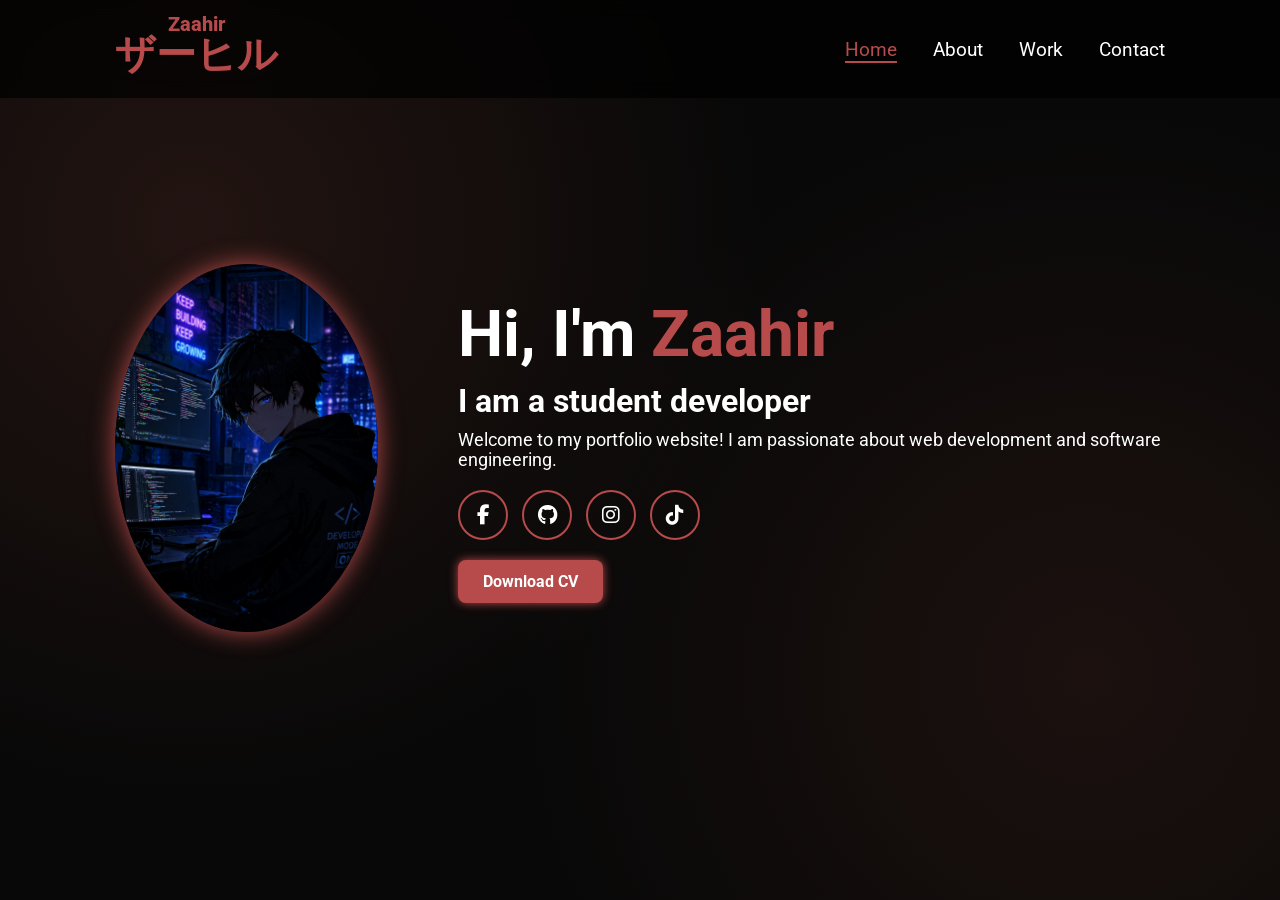
==== index.html @ 30dd84d4 "Add files via upload" ====
<!DOCTYPE html>
<html lang="en">
<head>
    <meta charset="UTF-8">
    <meta name="viewport" content="width=device-width, initial-scale=1.0">
    <title>Portfolio Website</title>

    <!-- Icons -->
    <link rel="stylesheet" href="https://cdnjs.cloudflare.com/ajax/libs/font-awesome/6.5.0/css/all.min.css">

    <!-- CSS -->
    <link rel="stylesheet" href="../css/main.css">
</head>

<body>

<header>
    <a href="index.html" class="logo">
    <ruby>ザーヒル <rt>Zaahir</rt></ruby>
    </a>

    <nav>
        <a href="index.html" class="active">Home</a>
        <a href="about.html">About</a>
        <a href="work.html">Work</a>
        <a href="contact.html">Contact</a>
    </nav>
</header>

<section class="home" id="home">

    <div class="home-img">
        <img src="../img/main.jpg.png" alt="profile">
    </div>

    <div class="home-content">
        <h1>Hi, I'm <span>Zaahir</span></h1>

        <h3>I am a student developer</h3>

        <p>
            Welcome to my portfolio website!
            I am passionate about web development and software engineering.
        </p>

        <div class="social-icons">
            <a href="#"><i class="fa-brands fa-facebook-f"></i></a>
            <a href="#"><i class="fa-brands fa-github"></i></a>
            <a href="#"><i class="fa-brands fa-instagram"></i></a>
            <a href="#"><i class="fa-brands fa-tiktok"></i></a>
        </div>

        <a href="cv.pdf" class="btn" target="_blank">
            Download CV
        </a>

    </div>

</section>

</body>
</html>
---- css/main.css ----
@import url('https://fonts.googleapis.com/css2?family=Roboto:wght@400;700&display=swap');

*{
    margin: 0;
    padding: 0;
    box-sizing: border-box;
    text-decoration: none;
    outline: none;
    font-family: 'Roboto', sans-serif;
}

html{
    scroll-behavior: smooth;
}

body{
    width: 100%;
    min-height: 100vh;
    background-color: #000;
    color: white;
}

/* HEADER */
header{
    position: fixed;
    top: 0;
    left: 0;
    width: 100%;
    padding: 1rem 9%;
    display: flex;
    justify-content: space-between;
    align-items: center;
    background: rgba(0,0,0,0.7);
    backdrop-filter: blur(10px);
    z-index: 100;
}

/* LOGO */
.logo{
    font-size: 2.5rem;
    font-weight: 800;
    color: #b74b4b;
    transition: 0.3s;
}

.logo:hover{
    transform: scale(1.1);
}

/* NAV */
nav a{
    font-size: 1.2rem;
    color: white;
    margin-left: 2rem;
    transition: 0.3s;
}

nav a:hover,
nav a.active{
    color: #b74b4b;
    border-bottom: 2px solid #b74b4b;
}

/* SECTION */
section{
    padding: 170px 9%;
}

/* HOME */
.home{
    display: flex;
    justify-content: center;
    align-items: center;
    gap: 5rem;
    min-height: 100vh;
}

/* IMAGE */
.home-img img{
    width: 300px;
    border-radius: 50%;
    box-shadow: 0 0 25px #b74b4b;
    transition: 0.3s;
}

.home-img img:hover{
    transform: scale(1.05);
}

/* CONTENT */
.home-content h1{
    font-size: 4rem;
}

.home-content h3{
    font-size: 2rem;
    margin: 10px 0;
}

.home-content p{
    margin-bottom: 20px;
    font-size: 1.1rem;
}

span{
    color: #b74b4b;
}

/* BUTTON */
.btn{
    background: #b74b4b;
    color: white;
    padding: 12px 25px;
    border-radius: 8px;
    display: inline-block;
    font-weight: bold;
    transition: 0.3s;
    box-shadow: 0 0 10px #b74b4b;
}

.btn:hover{
    transform: scale(1.1);
    box-shadow: 0 0 25px #b74b4b,
                0 0 50px #b74b4b,
                0 0 100px #b74b4b;
}

/* SOCIAL ICONS */
.social-icons{
    margin: 20px 0;
}

.social-icons a{
    display: inline-flex;
    justify-content: center;
    align-items: center;
    width: 50px;
    height: 50px;
    border: 2px solid #b74b4b;
    border-radius: 50%;
    margin-right: 10px;
    font-size: 20px;
    transition: 0.3s;
    color: white;
}

.social-icons a:hover{
    background: #b74b4b;
    color: black;
    transform: scale(1.2);
}

img{
    max-width: 100%;
    height: auto;
}

/* MOBILE */
@media (max-width: 768px){

    nav{
        position: absolute;
        top: 70px;
        right: 0;
        background: #111;
        width: 100%;
        text-align: center;
        padding: 20px 0;
    }

    nav a{
        display: block;
        margin: 15px 0;
        font-size: 1.3rem;
    }

    .home{
        flex-direction: column;
        text-align: center;
        gap: 2rem;
        padding-top: 120px;
    }

    .home-img img{
        width: 200px;
    }

    .home-content h1{
        font-size: 2.5rem;
    }

    .home-content h3{
        font-size: 1.5rem;
    }

    .home-content p{
        font-size: 1rem;
    }

    .social-icons a{
        width: 45px;
        height: 45px;
        font-size: 18px;
    }

    .btn{
        width: 100%;
        text-align: center;
    }
}

body {
    width: 100%;
    min-height: 100vh;
    background-color: #080808; /* Donkere basis */
    color: white;
    /* De subtiele gloed effecten: */
    background-image: 
        radial-gradient(circle at 15% 25%, rgba(139, 69, 55, 0.2) 0%, transparent 45%),
        radial-gradient(circle at 85% 75%, rgba(139, 69, 55, 0.15) 0%, transparent 45%);
    background-attachment: fixed; /* De gloed blijft staan als je scrolt */
    overflow-x: hidden; /* Voorkomt dat je per ongeluk naar opzij scrolt */
}
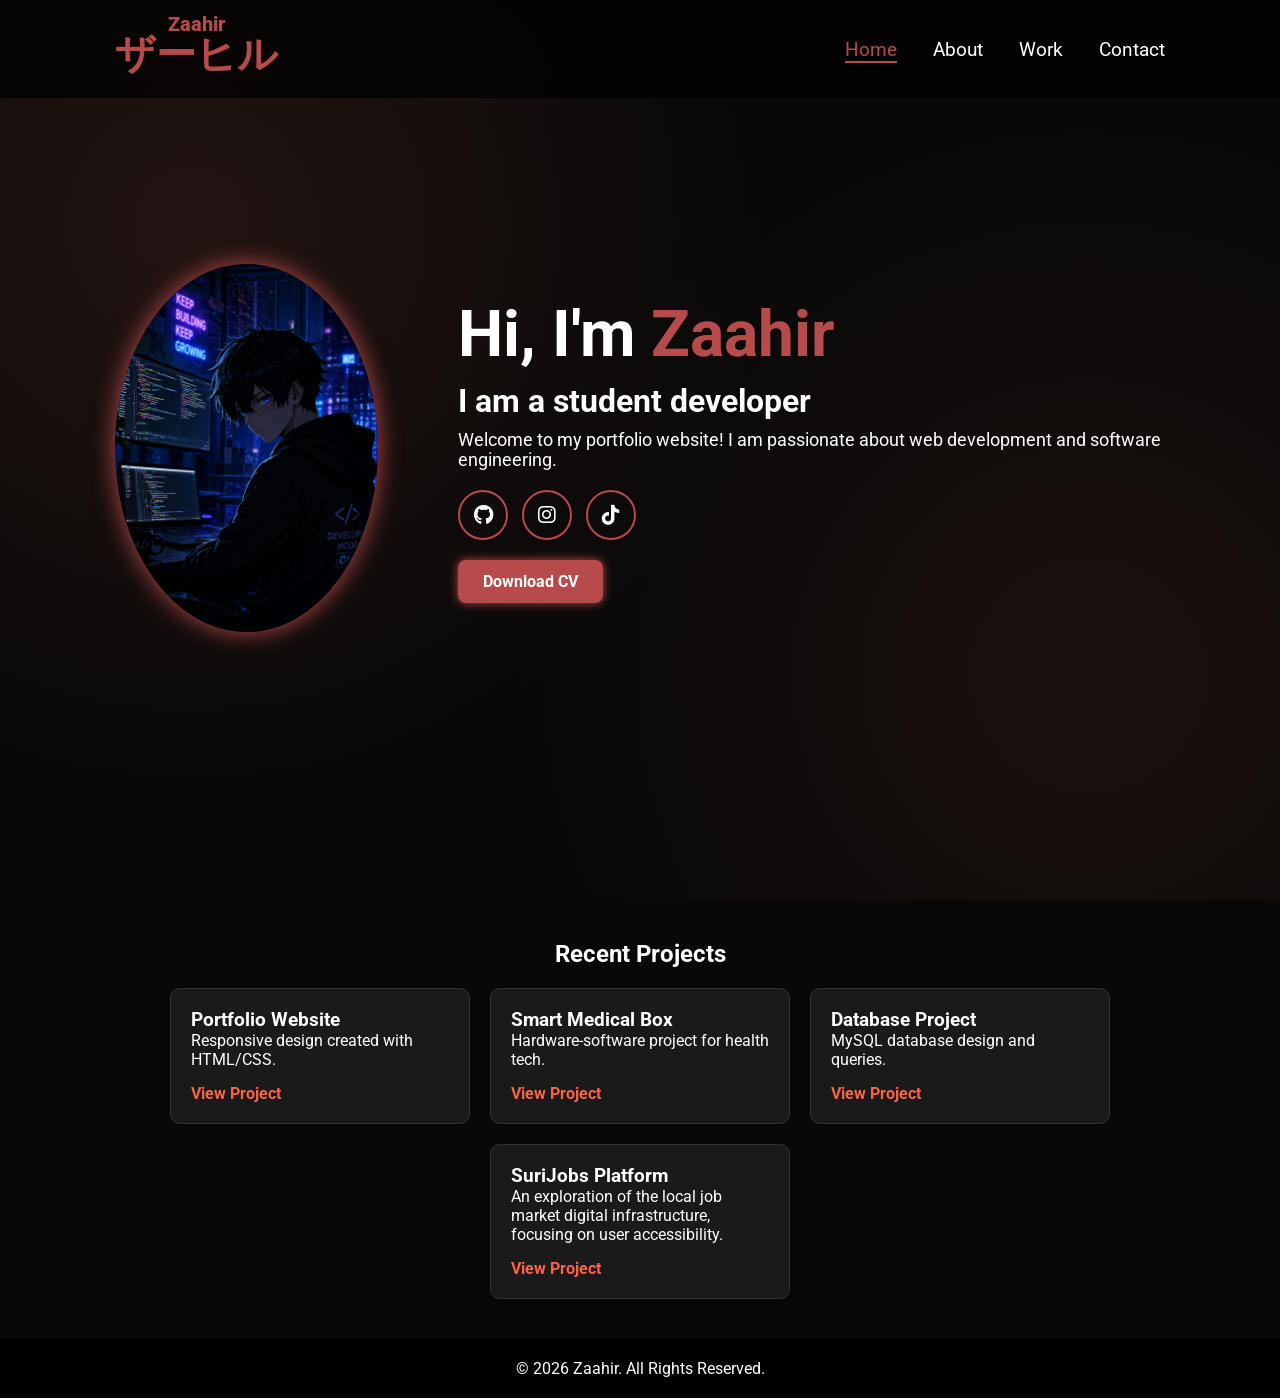
==== commit f10aed0b: "Add files via upload" ====
--- a/index.html
+++ b/index.html
@@ -9,7 +9,7 @@
     <link rel="stylesheet" href="https://cdnjs.cloudflare.com/ajax/libs/font-awesome/6.5.0/css/all.min.css">
 
     <!-- CSS -->
-    <link rel="stylesheet" href="../css/main.css">
+    <link rel="stylesheet" href="css/main.css">
 </head>
 
 <body>
@@ -30,7 +30,7 @@
 <section class="home" id="home">
 
     <div class="home-img">
-        <img src="../img/main.jpg.png" alt="profile">
+        <img src="img/main.png" alt="profile">
     </div>
 
     <div class="home-content">
@@ -44,13 +44,19 @@
         </p>
 
         <div class="social-icons">
-            <a href="#"><i class="fa-brands fa-facebook-f"></i></a>
-            <a href="#"><i class="fa-brands fa-github"></i></a>
-            <a href="#"><i class="fa-brands fa-instagram"></i></a>
-            <a href="#"><i class="fa-brands fa-tiktok"></i></a>
+            
+            <a href="https://github.com/hausilzaahir-beep" target="_blank">
+                <i class="fa-brands fa-github"></i>
+            </a>
+            <a href="https://www.instagram.com/zaahir4997" target="_blank">
+                <i class="fa-brands fa-instagram"></i>
+            </a>
+            <a href="https://www.tiktok.com/@zaahir2205" target="_blank">
+                <i class="fa-brands fa-tiktok"></i>
+            </a>
         </div>
 
-        <a href="cv.pdf" class="btn" target="_blank">
+        <a href="cv-file/cv_zaahir_hausil.pdf" class="btn" target="_blank">
             Download CV
         </a>
 
@@ -58,5 +64,48 @@
 
 </section>
 
+<!-- Je huidige code eindigt hier, bijvoorbeeld na je knop -->
+
+<section id="recent-work">
+    <h2>Recent Projects</h2>
+    <div class="highlight-container">
+        <!-- Project 1 -->
+        <div class="mini-card">
+            <h3>Portfolio Website</h3>
+            <p>Responsive design created with HTML/CSS.</p>
+            <a href="work.html">View Project</a>
+        </div>
+        
+        <!-- Project 2 -->
+        <div class="mini-card">
+            <h3>Smart Medical Box</h3>
+            <p>Hardware-software project for health tech.</p>
+            <a href="work.html">View Project</a>
+        </div>
+
+        <!-- Project 3 -->
+        <div class="mini-card">
+            <h3>Database Project</h3>
+            <p>MySQL database design and queries.</p>
+            <a href="work.html">View Project</a>
+        </div>
+
+
+        <!-- Project 4: SuriJobs Platform -->
+        <div class="mini-card">
+        <h3>SuriJobs Platform</h3>
+        <p>An exploration of the local job market digital infrastructure, focusing on user accessibility.</p>
+         <a href="work.html">View Project</a>
+        </div>
+    </div>
+</section>
+
+ 
+
 </body>
+
+<footer>
+  <p>© 2026 Zaahir. All Rights Reserved.</p>
+</footer>
+
 </html>
--- a/css/main.css
+++ b/css/main.css
@@ -220,4 +220,45 @@
         radial-gradient(circle at 85% 75%, rgba(139, 69, 55, 0.15) 0%, transparent 45%);
     background-attachment: fixed; /* De gloed blijft staan als je scrolt */
     overflow-x: hidden; /* Voorkomt dat je per ongeluk naar opzij scrolt */
+}
+
+/* De sectie zelf wat ademruimte geven */
+#recent-work {
+    padding: 40px 20px;
+    text-align: center;
+}
+
+/* De container waar de kaarten in staan (naast elkaar) */
+.highlight-container {
+    display: flex;
+    justify-content: center;
+    gap: 20px;
+    flex-wrap: wrap; /* Zorgt dat ze op mobiel onder elkaar schuiven */
+    margin-top: 20px;
+}
+
+/* De stijl van de kaartjes zelf */
+.mini-card {
+    background: #1a1a1a; /* Zelfde donkere kleur als je portfolio */
+    padding: 20px;
+    border-radius: 10px;
+    width: 300px;
+    text-align: left;
+    border: 1px solid #333;
+}
+
+/* De knop in het kaartje (als die erin zit) */
+.mini-card a {
+    display: inline-block;
+    margin-top: 15px;
+    color: #ff6347; /* Of jouw eigen accentkleur */
+    text-decoration: none;
+    font-weight: bold;
+}
+
+footer{
+    background: #000;
+    color: white;
+    text-align: center;
+    padding: 20px;
 }
